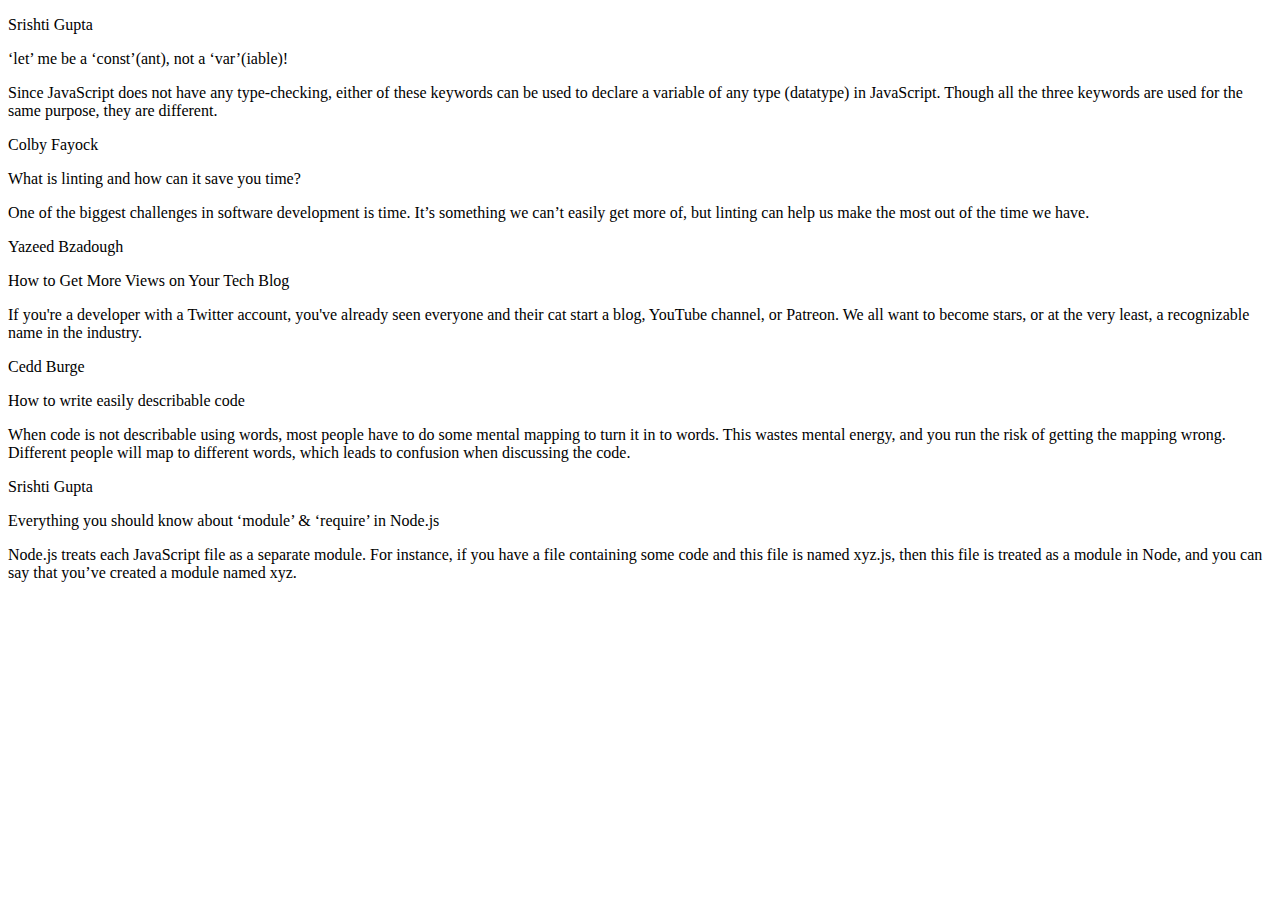
==== html/postslist.html @ 750d117b "Project setup and Homepage done" ====
<!DOCTYPE html>
<html>

<head>
    <!-- TODO: Include Font Awesome file here -->
    <!-- TODO: Include Google Fonts file here -->
</head>

<body>
    <!-- TODO: Include code for header here -->

    <!-- ATTENTION: The HTML code for the list of posts has been given to you. You can feel free to add/delete/modify this code. You need to write the proper CSS and JavaScript code corresponding to this page so that the result looks like the screenshots given to you in the Project Statement. -->

    <!-- list of all posts starts here -->
    <div>

        <!-- post 1 starts here -->
        <div>
            <div>
                <p>Srishti Gupta</p>
            </div>

            <div>
                <div>
                    <p>‘let’ me be a ‘const’(ant), not a ‘var’(iable)!</p>
                    <span>
                        <!-- TODO: Include Font Awesome icon for delete icon here -->
                    </span>
                </div>
                <p>Since JavaScript does not have any type-checking, either of these keywords can be used to declare a variable of any type (datatype) in JavaScript. Though all the three keywords are used for the same purpose, they are different.</p>
                <span>
                    <!-- TODO: Include Font Awesome icon for horizontal ellipsis icon here -->
                </span>
            </div>
        </div>
        <!-- post 1 ends here -->

        <!-- post 2 starts here -->
        <div>
            <div>
                <p>Colby Fayock</p>
            </div>

            <div>
                <div>
                    <p>What is linting and how can it save you time?</p>
                    <span>
                        <!-- TODO: Include Font Awesome icon for delete icon here -->
                    </span>
                </div>
                <p>One of the biggest challenges in software development is time. It’s something we can’t easily get more of, but linting can help us make the most out of the time we have.</p>
                <span>
                    <!-- TODO: Include Font Awesome icon for horizontal ellipsis icon here -->
                </span>
            </div>
        </div>
        <!-- post 2 ends here -->

        <!-- post 3 starts here -->
        <div>
            <div>
                <p>Yazeed Bzadough</p>
            </div>

            <div>
                <div>
                    <p>How to Get More Views on Your Tech Blog</p>
                    <span>
                        <!-- TODO: Include Font Awesome icon for delete icon here -->
                    </span>
                </div>
                <p>If you're a developer with a Twitter account, you've already seen everyone and their cat start a blog, YouTube channel, or Patreon. We all want to become stars, or at the very least, a recognizable name in the industry.</p>
                <span>
                    <!-- TODO: Include Font Awesome icon for horizontal ellipsis icon here -->
                </span>
            </div>
        </div>
        <!-- post 3 ends here -->

        <!-- post 4 starts here -->
        <div>
            <div>
                <p>Cedd Burge</p>
            </div>

            <div>
                <div>
                    <p>How to write easily describable code</p>
                    <span>
                        <!-- TODO: Include Font Awesome icon for delete icon here -->
                    </span>
                </div>
                <p>When code is not describable using words, most people have to do some mental mapping to turn it in to words. This wastes mental energy, and you run the risk of getting the mapping wrong. Different people will map to different words, which
                    leads to confusion when discussing the code.</p>
                <span>
                    <!-- TODO: Include Font Awesome icon for horizontal ellipsis icon here -->
                </span>
            </div>
        </div>
        <!-- post 4 ends here -->

        <!-- post 5 starts here -->
        <div>
            <div>
                <p>Srishti Gupta</p>
            </div>

            <div>
                <div>
                    <p>Everything you should know about ‘module’ & ‘require’ in Node.js</p>
                    <span>
                        <!-- TODO: Include Font Awesome icon for delete icon here -->
                    </span>
                </div>
                <p>Node.js treats each JavaScript file as a separate module. For instance, if you have a file containing some code and this file is named xyz.js, then this file is treated as a module in Node, and you can say that you’ve created a module
                    named xyz.</p>
                <span>
                    <!-- TODO: Include Font Awesome icon for horizontal ellipsis icon here -->
                </span>
            </div>
        </div>
        <!-- post 5 ends here -->

        <!-- TODO: Write code for delete post modal here -->

    </div>
    <!-- list of all posts ends here -->
</body>

</html>
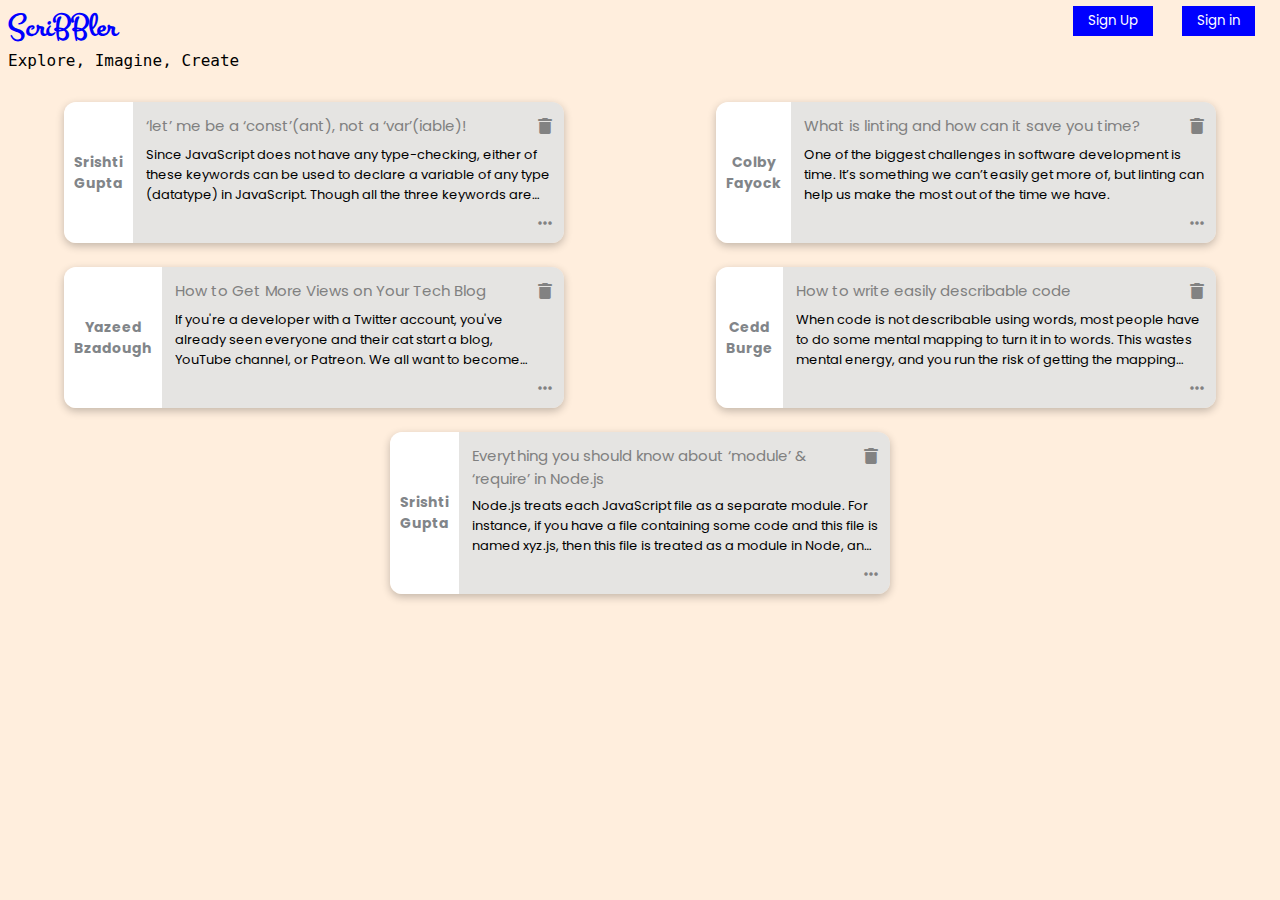
==== commit bb0e71c3: "added styling for PostsList page" ====
--- a/html/postslist.html
+++ b/html/postslist.html
@@ -1,130 +1,196 @@
 <!DOCTYPE html>
 <html>
+  <head>
+    <meta charset="UTF-8">
+    <meta name="viewport" content="width=device-width, initial-scale=1.0">
+    <title>ScriBBler | All Posts</title>
+    <link rel="stylesheet" href="/styles/index.css" />
+    <link rel="stylesheet" href="/styles/postslist.css" />
 
-<head>
     <!-- TODO: Include Font Awesome file here -->
+    <link
+      rel="stylesheet"
+      href="https://cdnjs.cloudflare.com/ajax/libs/font-awesome/6.4.0/css/all.min.css"
+    />
     <!-- TODO: Include Google Fonts file here -->
-</head>
+    <link
+      href="https://fonts.googleapis.com/css?family=Montez&display=swap"
+      rel="stylesheet"
+    />
+    <link rel="preconnect" href="https://fonts.googleapis.com" />
+    <link rel="preconnect" href="https://fonts.gstatic.com" crossorigin />
+    <link
+      href="https://fonts.googleapis.com/css2?family=Nunito&family=Ubuntu+Mono&display=swap"
+      rel="stylesheet"
+    />
+  </head>
 
-<body>
+  <body>
     <!-- TODO: Include code for header here -->
+    <header class="header-container">
+      <div class="navbar">
+        <h1>ScriBBler</h1>
+        <span class="sub-heading">Explore, Imagine, Create</span>
+      </div>
+      <div>
+        <button id="signUpBtn">Sign Up</button>
+        <button id="signInBtn">Sign in</button>
+      </div>
+    </header>
 
     <!-- ATTENTION: The HTML code for the list of posts has been given to you. You can feel free to add/delete/modify this code. You need to write the proper CSS and JavaScript code corresponding to this page so that the result looks like the screenshots given to you in the Project Statement. -->
 
     <!-- list of all posts starts here -->
-    <div>
+    <div class="cardsLayout">
+      <div class="row">
+        <!-- post 1 starts here -->
+        <div class="postCard">
+          <div class="postCard-left">
+            <p>Srishti Gupta</p>
+          </div>
 
-        <!-- post 1 starts here -->
-        <div>
-            <div>
-                <p>Srishti Gupta</p>
+          <div class="postCard-right">
+            <div class="card-title">
+              <p>‘let’ me be a ‘const’(ant), not a ‘var’(iable)!</p>
+              <span>
+                <!-- TODO: Include Font Awesome icon for delete icon here -->
+                <i class="fa-solid fa-trash" style="color: #828282; cursor: pointer;"></i>
+              </span>
             </div>
-
-            <div>
-                <div>
-                    <p>‘let’ me be a ‘const’(ant), not a ‘var’(iable)!</p>
-                    <span>
-                        <!-- TODO: Include Font Awesome icon for delete icon here -->
-                    </span>
-                </div>
-                <p>Since JavaScript does not have any type-checking, either of these keywords can be used to declare a variable of any type (datatype) in JavaScript. Though all the three keywords are used for the same purpose, they are different.</p>
-                <span>
-                    <!-- TODO: Include Font Awesome icon for horizontal ellipsis icon here -->
-                </span>
-            </div>
+            <p class="card-para">
+              Since JavaScript does not have any type-checking, either of these
+              keywords can be used to declare a variable of any type (datatype)
+              in JavaScript. Though all the three keywords are used for the same
+              purpose, they are different.
+            </p>
+            <span class="card-ellipsis">
+              <!-- TODO: Include Font Awesome icon for horizontal ellipsis icon here -->
+              <a href="/html/post.html"> <i class="fa-solid fa-ellipsis" style="color: #828282;"></i> </a>
+            </span>
+          </div>
         </div>
         <!-- post 1 ends here -->
 
         <!-- post 2 starts here -->
-        <div>
-            <div>
-                <p>Colby Fayock</p>
+        <div class="postCard">
+          <div class="postCard-left">
+            <p>Colby Fayock</p>
+          </div>
+
+          <div class="postCard-right">
+            <div class="card-title">
+              <p>What is linting and how can it save you time?</p>
+              <span>
+                <!-- TODO: Include Font Awesome icon for delete icon here -->
+                <i class="fa-solid fa-trash" style="color: #828282; cursor: pointer;"></i>
+              </span>
             </div>
-
-            <div>
-                <div>
-                    <p>What is linting and how can it save you time?</p>
-                    <span>
-                        <!-- TODO: Include Font Awesome icon for delete icon here -->
-                    </span>
-                </div>
-                <p>One of the biggest challenges in software development is time. It’s something we can’t easily get more of, but linting can help us make the most out of the time we have.</p>
-                <span>
-                    <!-- TODO: Include Font Awesome icon for horizontal ellipsis icon here -->
-                </span>
-            </div>
+            <p class="card-para">
+              One of the biggest challenges in software development is time.
+              It’s something we can’t easily get more of, but linting can help
+              us make the most out of the time we have.
+            </p>
+            <span class="card-ellipsis">
+              <!-- TODO: Include Font Awesome icon for horizontal ellipsis icon here -->
+             <a href="/html/post.html"> <i class="fa-solid fa-ellipsis" style="color: #828282;"></i> </a>
+            </span>
+          </div>
         </div>
         <!-- post 2 ends here -->
+      </div>
 
+      <div class="row">
         <!-- post 3 starts here -->
-        <div>
-            <div>
-                <p>Yazeed Bzadough</p>
+        <div class="postCard">
+          <div class="postCard-left">
+            <p>Yazeed Bzadough</p>
+          </div>
+
+          <div class="postCard-right">
+            <div class="card-title">
+              <p>How to Get More Views on Your Tech Blog</p>
+              <span>
+                <!-- TODO: Include Font Awesome icon for delete icon here -->
+                <i class="fa-solid fa-trash" style="color: #828282; cursor: pointer;"></i>
+              </span>
             </div>
-
-            <div>
-                <div>
-                    <p>How to Get More Views on Your Tech Blog</p>
-                    <span>
-                        <!-- TODO: Include Font Awesome icon for delete icon here -->
-                    </span>
-                </div>
-                <p>If you're a developer with a Twitter account, you've already seen everyone and their cat start a blog, YouTube channel, or Patreon. We all want to become stars, or at the very least, a recognizable name in the industry.</p>
-                <span>
-                    <!-- TODO: Include Font Awesome icon for horizontal ellipsis icon here -->
-                </span>
-            </div>
+            <p class="card-para">
+              If you're a developer with a Twitter account, you've already seen
+              everyone and their cat start a blog, YouTube channel, or Patreon.
+              We all want to become stars, or at the very least, a recognizable
+              name in the industry.
+            </p>
+            <span class="card-ellipsis">
+              <!-- TODO: Include Font Awesome icon for horizontal ellipsis icon here -->
+              <a href="/html/post.html"> <i class="fa-solid fa-ellipsis" style="color: #828282;"></i> </a>
+            </span>
+          </div>
         </div>
         <!-- post 3 ends here -->
 
         <!-- post 4 starts here -->
-        <div>
-            <div>
-                <p>Cedd Burge</p>
+        <div class="postCard">
+          <div class="postCard-left">
+            <p>Cedd Burge</p>
+          </div>
+
+          <div class="postCard-right">
+            <div class="card-title">
+              <p>How to write easily describable code</p>
+              <span>
+                <!-- TODO: Include Font Awesome icon for delete icon here -->
+                <i class="fa-solid fa-trash" style="color: #828282; cursor: pointer;"></i>
+              </span>
             </div>
-
-            <div>
-                <div>
-                    <p>How to write easily describable code</p>
-                    <span>
-                        <!-- TODO: Include Font Awesome icon for delete icon here -->
-                    </span>
-                </div>
-                <p>When code is not describable using words, most people have to do some mental mapping to turn it in to words. This wastes mental energy, and you run the risk of getting the mapping wrong. Different people will map to different words, which
-                    leads to confusion when discussing the code.</p>
-                <span>
-                    <!-- TODO: Include Font Awesome icon for horizontal ellipsis icon here -->
-                </span>
-            </div>
+            <p class="card-para">
+              When code is not describable using words, most people have to do
+              some mental mapping to turn it in to words. This wastes mental
+              energy, and you run the risk of getting the mapping wrong.
+              Different people will map to different words, which leads to
+              confusion when discussing the code.
+            </p>
+            <span class="card-ellipsis">
+              <!-- TODO: Include Font Awesome icon for horizontal ellipsis icon here -->
+              <a href="/html/post.html"> <i class="fa-solid fa-ellipsis" style="color: #828282;"></i> </a>
+            </span>
+          </div>
         </div>
         <!-- post 4 ends here -->
+      </div>
 
-        <!-- post 5 starts here -->
-        <div>
-            <div>
-                <p>Srishti Gupta</p>
-            </div>
+      <!-- post 5 starts here -->
+      <div class="centered-card">
+        <div class="postCard-left">
+          <p>Srishti Gupta</p>
+        </div>
 
-            <div>
-                <div>
-                    <p>Everything you should know about ‘module’ & ‘require’ in Node.js</p>
-                    <span>
-                        <!-- TODO: Include Font Awesome icon for delete icon here -->
-                    </span>
-                </div>
-                <p>Node.js treats each JavaScript file as a separate module. For instance, if you have a file containing some code and this file is named xyz.js, then this file is treated as a module in Node, and you can say that you’ve created a module
-                    named xyz.</p>
-                <span>
-                    <!-- TODO: Include Font Awesome icon for horizontal ellipsis icon here -->
-                </span>
-            </div>
+        <div class="postCard-right">
+          <div class="card-title">
+            <p>
+              Everything you should know about ‘module’ & ‘require’ in Node.js
+            </p>
+            <span>
+              <!-- TODO: Include Font Awesome icon for delete icon here -->
+              <i class="fa-solid fa-trash" style="color: #828282; cursor: pointer;"></i>
+            </span>
+          </div>
+          <p class="card-para">
+            Node.js treats each JavaScript file as a separate module. For
+            instance, if you have a file containing some code and this file is
+            named xyz.js, then this file is treated as a module in Node, and you
+            can say that you’ve created a module named xyz.
+          </p>
+          <span class="card-ellipsis">
+            <!-- TODO: Include Font Awesome icon for horizontal ellipsis icon here -->
+            <a href="/html/post.html"> <i class="fa-solid fa-ellipsis" style="color: #828282;"></i> </a>
+          </span>
         </div>
-        <!-- post 5 ends here -->
+      </div>
+      <!-- post 5 ends here -->
 
-        <!-- TODO: Write code for delete post modal here -->
-
+      <!-- TODO: Write code for delete post modal here -->
     </div>
     <!-- list of all posts ends here -->
-</body>
-
-</html>+  </body>
+  <script src="../scripts/index.js"></script>
+</html>
--- a/styles/index.css
+++ b/styles/index.css
@@ -0,0 +1,195 @@
+@import url('https://fonts.googleapis.com/css2?family=Poppins&display=swap');
+
+* {
+    margin: 0;
+    padding: 0;
+    font-family: 'Poppins', sans-serif;
+}
+
+.header-container {
+    display: flex;
+    width: 100%;
+    background: transparent;
+    justify-content: space-between;
+}
+.navbar {
+    padding: 6px 0 9px 8px;
+}
+
+header h1 {
+    font-family: 'Montez', cursive;
+    color: blue;
+}
+
+.sub-heading {
+    font-family: 'Ubuntu Mono', monospace;
+}
+
+header button {
+    color: white;
+    background-color: blue;
+    height: 30px;
+    padding: 5px 15px;
+    margin-right: 25px;
+    border: none;
+    margin-top: 6px;
+    cursor: pointer;
+} 
+
+.modal {
+    display: none;
+    z-index: 100;
+    background-color: rgba(0,0,0,0.4);
+    width: 100%;
+    height: 100%;
+    position: fixed;
+    top: 0;
+    left: 0;
+    justify-content: center;
+    align-items: center;
+}
+
+.modal-content{
+    width: 280px;
+    height: auto;
+    background-color: white;
+    z-index: 101;
+    position: absolute;
+    top: 50%;
+    left: 50%;
+    transform: translate(-50%, -50%);
+}
+.modal-top {
+    display: flex;
+    justify-content: space-between;
+    padding: 0 0 6px 0;
+}
+.modal-box {
+    padding: 11px 16px;
+}
+.modal-form {
+    display: grid;
+}
+.modal-form small {
+    text-align: center;
+    font-size: 10px;
+    margin-top: 7px;
+    font-weight: 600;
+}
+.modal-form small a {
+    cursor: pointer;
+    color: blue;
+    margin-left: 2px;
+}
+.modal-form label {
+    margin: 7px 0 4px 0;
+    font-size: 13px;
+}
+.modal-form button {
+    margin-top: 21px;
+    background-color: green;
+    color: #fff;
+    border: none;
+    padding: 4px 0;
+}
+.modal-form input {
+    outline:none;
+    border: none;
+    background-color: rgb(236, 235, 235);
+}
+.modal-form input::placeholder {
+    padding:3px 0 3px 8px;
+    font-size: 11px;
+}
+
+.closeModal:hover,
+.closeModal:focus {
+    cursor: pointer;
+}
+
+
+/* Homepage Post buttons */
+.home-layout{
+    position: fixed;
+    left: 50%;
+    top: 50%;
+    transform: translate(-50%, -50%);
+    display: flex;
+}
+.post-btn {
+    text-align: center;
+}    
+.post-btn button {
+    border: none;
+    width: 110px;
+    height: 35px;
+    margin-left: 10px;
+    background-color: rgb(237, 206, 3);
+    border: 1px solid #fff;
+    box-shadow: rgb(38, 57, 77) 0px 20px 30px -10px;
+    cursor: pointer;
+}
+
+/*----- create post modal -----*/
+.createPostModal {
+    display: none;
+    z-index: 100;
+    background-color: rgba(0,0,0,0.4);
+    width: 100%;
+    height: 100%;
+    position: fixed;
+    top: 0;
+    left: 0;
+    justify-content: center;
+    align-items: center;
+}
+.createPostContent {
+    width: 900px;
+    height: auto;
+    background-color: white;
+    z-index: 101;
+    position: absolute;
+    top: 50%;
+    left: 50%;
+    transform: translate(-50%, -50%);
+    padding: 11px 16px;
+}
+.createPostForm {
+    display: grid;
+}
+.createPostForm textarea {
+    height: 200px;
+    outline:none;
+    border: none;
+    background-color: rgb(236, 235, 235);
+}
+.createPostForm textarea::placeholder {
+    padding:3px 0 0 10px;
+}
+.createPostForm input {
+    height: 35px;
+    outline:none;
+    border: none;
+    background-color: rgb(236, 235, 235);
+}
+.createPostForm input::placeholder {
+    padding:3px 0 3px 10px;
+}
+.createPostForm button {
+  margin: 20px 0 12px 0;
+  width: 100px;
+  background-color: green;
+  border: none;
+  color: #fff;
+  padding: 5px 0;
+  cursor: pointer;
+}
+.createBtn {
+    justify-content: center;
+    align-items: center;
+    text-align: center;
+}
+.createPostForm label {
+    margin: 7px 0 4px 0;
+    font-size: 16px;
+}--- a/styles/postslist.css
+++ b/styles/postslist.css
@@ -0,0 +1,67 @@
+html {
+    background-color: #ffeedd;
+}
+
+.cardsLayout {
+    margin: 20px 24px;
+}
+.row {
+    display: flex;
+    justify-content: space-between;
+    margin: 20px 40px 24px 40px;
+}
+
+.postCard, .centered-card {
+    display: flex;
+    height: auto;
+    width: 500px;
+    box-shadow: rgba(0, 0, 0, 0.24) 0px 3px 8px;
+    border-radius: 12px;
+}
+
+.centered-card {
+    margin: 0 auto;
+}
+
+.postCard-left {
+    display: grid;
+    align-items: center;
+    text-align: center;
+    background-color: white;
+    border-top-left-radius: 12px;
+    border-bottom-left-radius: 12px;
+}
+.postCard-left p {
+    font-size: 14px;
+    color: #818589;
+    font-weight: 700;
+    padding: 0 10px;
+}
+.postCard-right {
+    padding: 12px 12px 7px 13px;
+    background-color: #E5E4E2;
+    border-top-right-radius: 12px;
+    border-bottom-right-radius: 12px;
+}
+.card-para{
+    display: -webkit-box;
+    -webkit-line-clamp: 3;
+    -webkit-box-orient: vertical;
+    overflow: hidden;
+    font-size: 13px;
+    margin-bottom: 6px;
+}
+.card-title {
+    display: flex;
+    justify-content: space-between;
+    margin-bottom: 6px;
+}
+.card-title p{
+    font-size: 15px;
+    color: gray;
+}
+.card-ellipsis {
+    cursor: pointer;
+    display: flex;
+    justify-content:right ;
+}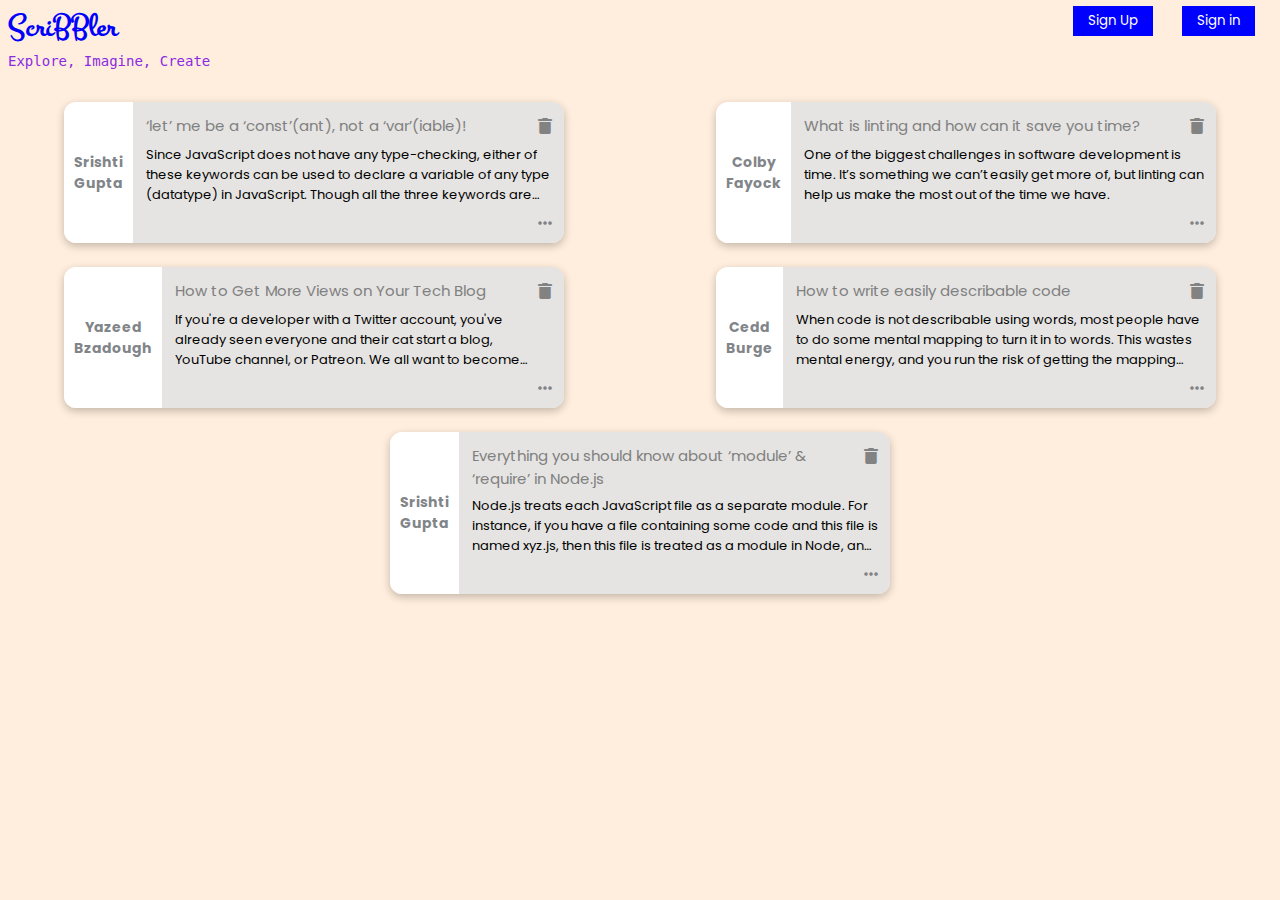
==== commit 5ddc063c: "completed the post page" ====
--- a/html/postslist.html
+++ b/html/postslist.html
@@ -1,196 +1,204 @@
 <!DOCTYPE html>
 <html>
-  <head>
-    <meta charset="UTF-8">
-    <meta name="viewport" content="width=device-width, initial-scale=1.0">
-    <title>ScriBBler | All Posts</title>
-    <link rel="stylesheet" href="/styles/index.css" />
-    <link rel="stylesheet" href="/styles/postslist.css" />
-
-    <!-- TODO: Include Font Awesome file here -->
-    <link
-      rel="stylesheet"
-      href="https://cdnjs.cloudflare.com/ajax/libs/font-awesome/6.4.0/css/all.min.css"
-    />
-    <!-- TODO: Include Google Fonts file here -->
-    <link
-      href="https://fonts.googleapis.com/css?family=Montez&display=swap"
-      rel="stylesheet"
-    />
-    <link rel="preconnect" href="https://fonts.googleapis.com" />
-    <link rel="preconnect" href="https://fonts.gstatic.com" crossorigin />
-    <link
-      href="https://fonts.googleapis.com/css2?family=Nunito&family=Ubuntu+Mono&display=swap"
-      rel="stylesheet"
-    />
-  </head>
-
-  <body>
-    <!-- TODO: Include code for header here -->
-    <header class="header-container">
-      <div class="navbar">
-        <h1>ScriBBler</h1>
-        <span class="sub-heading">Explore, Imagine, Create</span>
-      </div>
-      <div>
-        <button id="signUpBtn">Sign Up</button>
-        <button id="signInBtn">Sign in</button>
-      </div>
-    </header>
-
-    <!-- ATTENTION: The HTML code for the list of posts has been given to you. You can feel free to add/delete/modify this code. You need to write the proper CSS and JavaScript code corresponding to this page so that the result looks like the screenshots given to you in the Project Statement. -->
-
-    <!-- list of all posts starts here -->
-    <div class="cardsLayout">
-      <div class="row">
-        <!-- post 1 starts here -->
-        <div class="postCard">
-          <div class="postCard-left">
-            <p>Srishti Gupta</p>
-          </div>
-
-          <div class="postCard-right">
-            <div class="card-title">
-              <p>‘let’ me be a ‘const’(ant), not a ‘var’(iable)!</p>
-              <span>
-                <!-- TODO: Include Font Awesome icon for delete icon here -->
-                <i class="fa-solid fa-trash" style="color: #828282; cursor: pointer;"></i>
-              </span>
-            </div>
-            <p class="card-para">
-              Since JavaScript does not have any type-checking, either of these
-              keywords can be used to declare a variable of any type (datatype)
-              in JavaScript. Though all the three keywords are used for the same
-              purpose, they are different.
-            </p>
-            <span class="card-ellipsis">
-              <!-- TODO: Include Font Awesome icon for horizontal ellipsis icon here -->
-              <a href="/html/post.html"> <i class="fa-solid fa-ellipsis" style="color: #828282;"></i> </a>
-            </span>
-          </div>
-        </div>
-        <!-- post 1 ends here -->
-
-        <!-- post 2 starts here -->
-        <div class="postCard">
-          <div class="postCard-left">
-            <p>Colby Fayock</p>
-          </div>
-
-          <div class="postCard-right">
-            <div class="card-title">
-              <p>What is linting and how can it save you time?</p>
-              <span>
-                <!-- TODO: Include Font Awesome icon for delete icon here -->
-                <i class="fa-solid fa-trash" style="color: #828282; cursor: pointer;"></i>
-              </span>
-            </div>
-            <p class="card-para">
-              One of the biggest challenges in software development is time.
-              It’s something we can’t easily get more of, but linting can help
-              us make the most out of the time we have.
-            </p>
-            <span class="card-ellipsis">
-              <!-- TODO: Include Font Awesome icon for horizontal ellipsis icon here -->
-             <a href="/html/post.html"> <i class="fa-solid fa-ellipsis" style="color: #828282;"></i> </a>
-            </span>
-          </div>
-        </div>
-        <!-- post 2 ends here -->
-      </div>
-
-      <div class="row">
-        <!-- post 3 starts here -->
-        <div class="postCard">
-          <div class="postCard-left">
-            <p>Yazeed Bzadough</p>
-          </div>
-
-          <div class="postCard-right">
-            <div class="card-title">
-              <p>How to Get More Views on Your Tech Blog</p>
-              <span>
-                <!-- TODO: Include Font Awesome icon for delete icon here -->
-                <i class="fa-solid fa-trash" style="color: #828282; cursor: pointer;"></i>
-              </span>
-            </div>
-            <p class="card-para">
-              If you're a developer with a Twitter account, you've already seen
-              everyone and their cat start a blog, YouTube channel, or Patreon.
-              We all want to become stars, or at the very least, a recognizable
-              name in the industry.
-            </p>
-            <span class="card-ellipsis">
-              <!-- TODO: Include Font Awesome icon for horizontal ellipsis icon here -->
-              <a href="/html/post.html"> <i class="fa-solid fa-ellipsis" style="color: #828282;"></i> </a>
-            </span>
-          </div>
-        </div>
-        <!-- post 3 ends here -->
-
-        <!-- post 4 starts here -->
-        <div class="postCard">
-          <div class="postCard-left">
-            <p>Cedd Burge</p>
-          </div>
-
-          <div class="postCard-right">
-            <div class="card-title">
-              <p>How to write easily describable code</p>
-              <span>
-                <!-- TODO: Include Font Awesome icon for delete icon here -->
-                <i class="fa-solid fa-trash" style="color: #828282; cursor: pointer;"></i>
-              </span>
-            </div>
-            <p class="card-para">
-              When code is not describable using words, most people have to do
-              some mental mapping to turn it in to words. This wastes mental
-              energy, and you run the risk of getting the mapping wrong.
-              Different people will map to different words, which leads to
-              confusion when discussing the code.
-            </p>
-            <span class="card-ellipsis">
-              <!-- TODO: Include Font Awesome icon for horizontal ellipsis icon here -->
-              <a href="/html/post.html"> <i class="fa-solid fa-ellipsis" style="color: #828282;"></i> </a>
-            </span>
-          </div>
-        </div>
-        <!-- post 4 ends here -->
-      </div>
-
-      <!-- post 5 starts here -->
-      <div class="centered-card">
+
+<head>
+  <meta charset="UTF-8">
+  <meta name="viewport" content="width=device-width, initial-scale=1.0">
+  <title>ScriBBler | All Posts</title>
+  <link rel="stylesheet" href="/styles/index.css" />
+  <link rel="stylesheet" href="/styles/postslist.css" />
+
+  <!-- TODO: Include Font Awesome file here -->
+  <link rel="stylesheet" href="https://cdnjs.cloudflare.com/ajax/libs/font-awesome/6.4.0/css/all.min.css" />
+  <!-- TODO: Include Google Fonts file here -->
+  <link href="https://fonts.googleapis.com/css?family=Montez&display=swap" rel="stylesheet" />
+  <link rel="preconnect" href="https://fonts.googleapis.com" />
+  <link rel="preconnect" href="https://fonts.gstatic.com" crossorigin />
+  <link href="https://fonts.googleapis.com/css2?family=Nunito&family=Ubuntu+Mono&display=swap" rel="stylesheet" />
+</head>
+
+<body>
+  <!-- TODO: Include code for header here -->
+  <header class="header-container">
+    <div class="navbar">
+      <h1>ScriBBler</h1>
+      <span class="sub-heading">Explore, Imagine, Create</span>
+    </div>
+    <div>
+      <button id="signUpBtn">Sign Up</button>
+      <button id="signInBtn">Sign in</button>
+    </div>
+  </header>
+
+  <!-- ATTENTION: The HTML code for the list of posts has been given to you. You can feel free to add/delete/modify this code. You need to write the proper CSS and JavaScript code corresponding to this page so that the result looks like the screenshots given to you in the Project Statement. -->
+
+  <!-- list of all posts starts here -->
+  <div class="cardsLayout">
+    <div class="row">
+      <!-- post 1 starts here -->
+      <div class="postCard">
         <div class="postCard-left">
           <p>Srishti Gupta</p>
         </div>
 
         <div class="postCard-right">
           <div class="card-title">
-            <p>
-              Everything you should know about ‘module’ & ‘require’ in Node.js
-            </p>
-            <span>
-              <!-- TODO: Include Font Awesome icon for delete icon here -->
-              <i class="fa-solid fa-trash" style="color: #828282; cursor: pointer;"></i>
-            </span>
-          </div>
-          <p class="card-para">
-            Node.js treats each JavaScript file as a separate module. For
-            instance, if you have a file containing some code and this file is
-            named xyz.js, then this file is treated as a module in Node, and you
-            can say that you’ve created a module named xyz.
-          </p>
-          <span class="card-ellipsis">
-            <!-- TODO: Include Font Awesome icon for horizontal ellipsis icon here -->
-            <a href="/html/post.html"> <i class="fa-solid fa-ellipsis" style="color: #828282;"></i> </a>
-          </span>
-        </div>
-      </div>
-      <!-- post 5 ends here -->
-
-      <!-- TODO: Write code for delete post modal here -->
-    </div>
-    <!-- list of all posts ends here -->
-  </body>
-  <script src="../scripts/index.js"></script>
-</html>
+            <p>‘let’ me be a ‘const’(ant), not a ‘var’(iable)!</p>
+            <span>
+              <!-- TODO: Include Font Awesome icon for delete icon here -->
+              <i class="fa-solid fa-trash" style="color: #828282; cursor: pointer;"></i>
+            </span>
+          </div>
+          <p class="card-para">
+            Since JavaScript does not have any type-checking, either of these
+            keywords can be used to declare a variable of any type (datatype)
+            in JavaScript. Though all the three keywords are used for the same
+            purpose, they are different.
+          </p>
+          <span class="card-ellipsis">
+            <!-- TODO: Include Font Awesome icon for horizontal ellipsis icon here -->
+            <a href="/html/post.html"> <i class="fa-solid fa-ellipsis" style="color: #828282;"></i> </a>
+          </span>
+        </div>
+      </div>
+      <!-- post 1 ends here -->
+
+      <!-- post 2 starts here -->
+      <div class="postCard">
+        <div class="postCard-left">
+          <p>Colby Fayock</p>
+        </div>
+
+        <div class="postCard-right">
+          <div class="card-title">
+            <p>What is linting and how can it save you time?</p>
+            <span>
+              <!-- TODO: Include Font Awesome icon for delete icon here -->
+              <i class="fa-solid fa-trash" style="color: #828282; cursor: pointer;"></i>
+            </span>
+          </div>
+          <p class="card-para">
+            One of the biggest challenges in software development is time.
+            It’s something we can’t easily get more of, but linting can help
+            us make the most out of the time we have.
+          </p>
+          <span class="card-ellipsis">
+            <!-- TODO: Include Font Awesome icon for horizontal ellipsis icon here -->
+            <a href="/html/post.html"> <i class="fa-solid fa-ellipsis" style="color: #828282;"></i> </a>
+          </span>
+        </div>
+      </div>
+      <!-- post 2 ends here -->
+    </div>
+
+    <div class="row">
+      <!-- post 3 starts here -->
+      <div class="postCard">
+        <div class="postCard-left">
+          <p>Yazeed Bzadough</p>
+        </div>
+
+        <div class="postCard-right">
+          <div class="card-title">
+            <p>How to Get More Views on Your Tech Blog</p>
+            <span>
+              <!-- TODO: Include Font Awesome icon for delete icon here -->
+              <i class="fa-solid fa-trash" style="color: #828282; cursor: pointer;"></i>
+            </span>
+          </div>
+          <p class="card-para">
+            If you're a developer with a Twitter account, you've already seen
+            everyone and their cat start a blog, YouTube channel, or Patreon.
+            We all want to become stars, or at the very least, a recognizable
+            name in the industry.
+          </p>
+          <span class="card-ellipsis">
+            <!-- TODO: Include Font Awesome icon for horizontal ellipsis icon here -->
+            <a href="/html/post.html"> <i class="fa-solid fa-ellipsis" style="color: #828282;"></i> </a>
+          </span>
+        </div>
+      </div>
+      <!-- post 3 ends here -->
+
+      <!-- post 4 starts here -->
+      <div class="postCard">
+        <div class="postCard-left">
+          <p>Cedd Burge</p>
+        </div>
+
+        <div class="postCard-right">
+          <div class="card-title">
+            <p>How to write easily describable code</p>
+            <span>
+              <!-- TODO: Include Font Awesome icon for delete icon here -->
+              <i class="fa-solid fa-trash" style="color: #828282; cursor: pointer;"></i>
+            </span>
+          </div>
+          <p class="card-para">
+            When code is not describable using words, most people have to do
+            some mental mapping to turn it in to words. This wastes mental
+            energy, and you run the risk of getting the mapping wrong.
+            Different people will map to different words, which leads to
+            confusion when discussing the code.
+          </p>
+          <span class="card-ellipsis">
+            <!-- TODO: Include Font Awesome icon for horizontal ellipsis icon here -->
+            <a href="/html/post.html"> <i class="fa-solid fa-ellipsis" style="color: #828282;"></i> </a>
+          </span>
+        </div>
+      </div>
+      <!-- post 4 ends here -->
+    </div>
+
+    <!-- post 5 starts here -->
+    <div class="centered-card">
+      <div class="postCard-left">
+        <p>Srishti Gupta</p>
+      </div>
+
+      <div class="postCard-right">
+        <div class="card-title">
+          <p>
+            Everything you should know about ‘module’ & ‘require’ in Node.js
+          </p>
+          <span>
+            <!-- TODO: Include Font Awesome icon for delete icon here -->
+            <i class="fa-solid fa-trash" style="color: #828282; cursor: pointer;"></i>
+          </span>
+        </div>
+        <p class="card-para">
+          Node.js treats each JavaScript file as a separate module. For
+          instance, if you have a file containing some code and this file is
+          named xyz.js, then this file is treated as a module in Node, and you
+          can say that you’ve created a module named xyz.
+        </p>
+        <span class="card-ellipsis">
+          <!-- TODO: Include Font Awesome icon for horizontal ellipsis icon here -->
+          <a href="/html/post.html"> <i class="fa-solid fa-ellipsis" style="color: #828282;"></i> </a>
+        </span>
+      </div>
+    </div>
+    <!-- post 5 ends here -->
+
+    <!-- TODO: Write code for delete post modal here -->
+    <div class="pop-up-window">
+      <div class="pop-up">
+        <div pop-up-content>
+          <div class="pop-up-heading">
+            <p>Are you sure you want to delete this post?</p>
+          </div>
+          <div class="pop-up-action">
+            <button class="yes-btn">Yes</button>
+            <button class="no-btn">No</button>
+          </div>
+        </div>
+      </div>
+    </div>
+  </div>
+  <!-- list of all posts ends here -->
+  <script src="../scripts/popup.js"></script>
+</body>
+<script src="../scripts/index.js"></script>
+<script src="../scripts/postslist.js"></script>
+
+</html>--- a/styles/index.css
+++ b/styles/index.css
@@ -1,179 +1,182 @@
-@import url('https://fonts.googleapis.com/css2?family=Poppins&display=swap');
+@import url("https://fonts.googleapis.com/css2?family=Poppins&display=swap");
 
 * {
-    margin: 0;
-    padding: 0;
-    font-family: 'Poppins', sans-serif;
+  margin: 0;
+  padding: 0;
+  font-family: "Poppins", sans-serif;
 }
 
 .header-container {
-    display: flex;
-    width: 100%;
-    background: transparent;
-    justify-content: space-between;
+  display: flex;
+  width: 100%;
+  background: transparent;
+  justify-content: space-between;
 }
 .navbar {
-    padding: 6px 0 9px 8px;
+  padding: 6px 0 9px 8px;
 }
 
 header h1 {
-    font-family: 'Montez', cursive;
-    color: blue;
+  font-family: "Montez", cursive;
+  font-size: 32px;
+  color: blue;
 }
 
 .sub-heading {
-    font-family: 'Ubuntu Mono', monospace;
+  font-family: "Ubuntu Mono", monospace;
+  font-size: 14px;
+  color: blueviolet;
 }
 
 header button {
-    color: white;
-    background-color: blue;
-    height: 30px;
-    padding: 5px 15px;
-    margin-right: 25px;
-    border: none;
-    margin-top: 6px;
-    cursor: pointer;
-} 
+  color: white;
+  background-color: blue;
+  height: 30px;
+  padding: 5px 15px;
+  margin-right: 25px;
+  border: none;
+  margin-top: 6px;
+  cursor: pointer;
+}
 
 .modal {
-    display: none;
-    z-index: 100;
-    background-color: rgba(0,0,0,0.4);
-    width: 100%;
-    height: 100%;
-    position: fixed;
-    top: 0;
-    left: 0;
-    justify-content: center;
-    align-items: center;
+  display: none;
+  z-index: 100;
+  background-color: rgba(0, 0, 0, 0.7);
+  width: 100%;
+  height: 100%;
+  position: fixed;
+  top: 0;
+  left: 0;
+  justify-content: center;
+  align-items: center;
 }
 
-.modal-content{
-    width: 280px;
-    height: auto;
-    background-color: white;
-    z-index: 101;
-    position: absolute;
-    top: 50%;
-    left: 50%;
-    transform: translate(-50%, -50%);
+.modal-content {
+  width: 280px;
+  height: auto;
+  background-color: white;
+  z-index: 101;
+  position: absolute;
+  top: 50%;
+  left: 50%;
+  transform: translate(-50%, -50%);
 }
 .modal-top {
-    display: flex;
-    justify-content: space-between;
-    padding: 0 0 6px 0;
+  display: flex;
+  justify-content: space-between;
+  padding: 0 0 6px 0;
 }
 .modal-box {
-    padding: 11px 16px;
+  padding: 11px 16px;
 }
 .modal-form {
-    display: grid;
+  display: grid;
 }
 .modal-form small {
-    text-align: center;
-    font-size: 10px;
-    margin-top: 7px;
-    font-weight: 600;
+  text-align: center;
+  font-size: 10px;
+  margin-top: 7px;
+  font-weight: 600;
 }
 .modal-form small a {
-    cursor: pointer;
-    color: blue;
-    margin-left: 2px;
+  cursor: pointer;
+  color: blue;
+  margin-left: 2px;
 }
 .modal-form label {
-    margin: 7px 0 4px 0;
-    font-size: 13px;
+  margin: 7px 0 4px 0;
+  font-size: 13px;
 }
 .modal-form button {
-    margin-top: 21px;
-    background-color: green;
-    color: #fff;
-    border: none;
-    padding: 4px 0;
+  margin-top: 21px;
+  background-color: green;
+  color: #fff;
+  border: none;
+  padding: 4px 0;
 }
 .modal-form input {
-    outline:none;
-    border: none;
-    background-color: rgb(236, 235, 235);
+  outline: none;
+  border: none;
+  height: 32px;
+  background-color: rgb(236, 235, 235);
 }
 .modal-form input::placeholder {
-    padding:3px 0 3px 8px;
-    font-size: 11px;
+  padding: 5px 0 5px 8px;
+  font-size: 11px;
 }
 
 .closeModal:hover,
 .closeModal:focus {
-    cursor: pointer;
+  cursor: pointer;
 }
 
-
 /* Homepage Post buttons */
-.home-layout{
-    position: fixed;
-    left: 50%;
-    top: 50%;
-    transform: translate(-50%, -50%);
-    display: flex;
+.home-layout {
+  position: fixed;
+  left: 50%;
+  top: 50%;
+  transform: translate(-50%, -50%);
+  display: flex;
 }
 .post-btn {
-    text-align: center;
-}    
+  text-align: center;
+}
 .post-btn button {
-    border: none;
-    width: 110px;
-    height: 35px;
-    margin-left: 10px;
-    background-color: rgb(237, 206, 3);
-    border: 1px solid #fff;
-    box-shadow: rgb(38, 57, 77) 0px 20px 30px -10px;
-    cursor: pointer;
+  border: none;
+  width: 110px;
+  height: 35px;
+  margin-left: 10px;
+  background-color: rgb(237, 206, 3);
+  border: 1px solid #fff;
+  box-shadow: rgb(38, 57, 77) 0px 20px 30px -10px;
+  cursor: pointer;
 }
 
 /*----- create post modal -----*/
 .createPostModal {
-    display: none;
-    z-index: 100;
-    background-color: rgba(0,0,0,0.4);
-    width: 100%;
-    height: 100%;
-    position: fixed;
-    top: 0;
-    left: 0;
-    justify-content: center;
-    align-items: center;
+  display: none;
+  z-index: 100;
+  background-color: rgba(0, 0, 0, 0.4);
+  width: 100%;
+  height: 100%;
+  position: fixed;
+  top: 0;
+  left: 0;
+  justify-content: center;
+  align-items: center;
 }
 .createPostContent {
-    width: 900px;
-    height: auto;
-    background-color: white;
-    z-index: 101;
-    position: absolute;
-    top: 50%;
-    left: 50%;
-    transform: translate(-50%, -50%);
-    padding: 11px 16px;
+  width: 900px;
+  height: auto;
+  background-color: white;
+  z-index: 101;
+  position: absolute;
+  top: 50%;
+  left: 50%;
+  transform: translate(-50%, -50%);
+  padding: 11px 16px;
 }
 .createPostForm {
-    display: grid;
+  display: grid;
 }
 .createPostForm textarea {
-    height: 200px;
-    outline:none;
-    border: none;
-    background-color: rgb(236, 235, 235);
+  height: 200px;
+  outline: none;
+  border: none;
+  background-color: rgb(236, 235, 235);
 }
 .createPostForm textarea::placeholder {
-    padding:3px 0 0 10px;
+  padding: 3px 0 0 10px;
 }
 .createPostForm input {
-    height: 35px;
-    outline:none;
-    border: none;
-    background-color: rgb(236, 235, 235);
+  height: 35px;
+  outline: none;
+  border: none;
+  background-color: rgb(236, 235, 235);
 }
 .createPostForm input::placeholder {
-    padding:3px 0 3px 10px;
+  padding: 3px 0 3px 10px;
 }
 .createPostForm button {
   margin: 20px 0 12px 0;
@@ -185,11 +188,11 @@
   cursor: pointer;
 }
 .createBtn {
-    justify-content: center;
-    align-items: center;
-    text-align: center;
+  justify-content: center;
+  align-items: center;
+  text-align: center;
 }
 .createPostForm label {
-    margin: 7px 0 4px 0;
-    font-size: 16px;
-}+  margin: 7px 0 4px 0;
+  font-size: 16px;
+}
--- a/styles/postslist.css
+++ b/styles/postslist.css
@@ -17,6 +17,9 @@
     width: 500px;
     box-shadow: rgba(0, 0, 0, 0.24) 0px 3px 8px;
     border-radius: 12px;
+}
+.postCard:hover, .centered-card:hover {
+    box-shadow: rgba(0, 0, 0, 0.4) 0px 30px 90px;
 }
 
 .centered-card {
@@ -64,4 +67,63 @@
     cursor: pointer;
     display: flex;
     justify-content:right ;
-}+}
+
+/* Post delete pop-up */
+
+
+.pop-up-window {
+    display: none;
+    z-index: 100;
+    background-color: rgba(0, 0, 0, 0.8);
+    width: 100%;
+    height: 100%;
+    position: fixed;
+    top: 0;
+    left: 0;
+    justify-content: center;
+    align-items: center;
+}
+.pop-up {
+    width: 380px;
+    height: auto;
+    background-color: #D9D9D9;
+    z-index: 101;
+    position: absolute;
+    top: 50%;
+    left: 50%;
+    transform: translate(-50%, -50%);
+    display: flex;
+    align-items: center;
+    justify-content: center;
+    box-shadow: rgba(14, 30, 37, 0.12) 0px 2px 4px 0px, rgba(14, 30, 37, 0.32) 0px 2px 16px 0px;
+}
+.pop-up-content {
+  display: grid;
+  justify-content: center;
+  align-items: center;
+}
+.pop-up-heading {
+    font-size: 16px;
+    text-align: center;
+    margin-top: 18px;
+}
+.pop-up-action {
+    display: flex;
+    justify-content: space-between;
+    margin: 24px 0;
+    width: 340px;
+    align-items: center;
+}
+.yes-btn {
+    border:none;
+    padding: 3px 16px;
+    color: white;
+    background-color: red;
+}
+.no-btn {
+    border:none;
+    padding: 3px 16px;
+    color: white;
+    background-color: green;
+}
